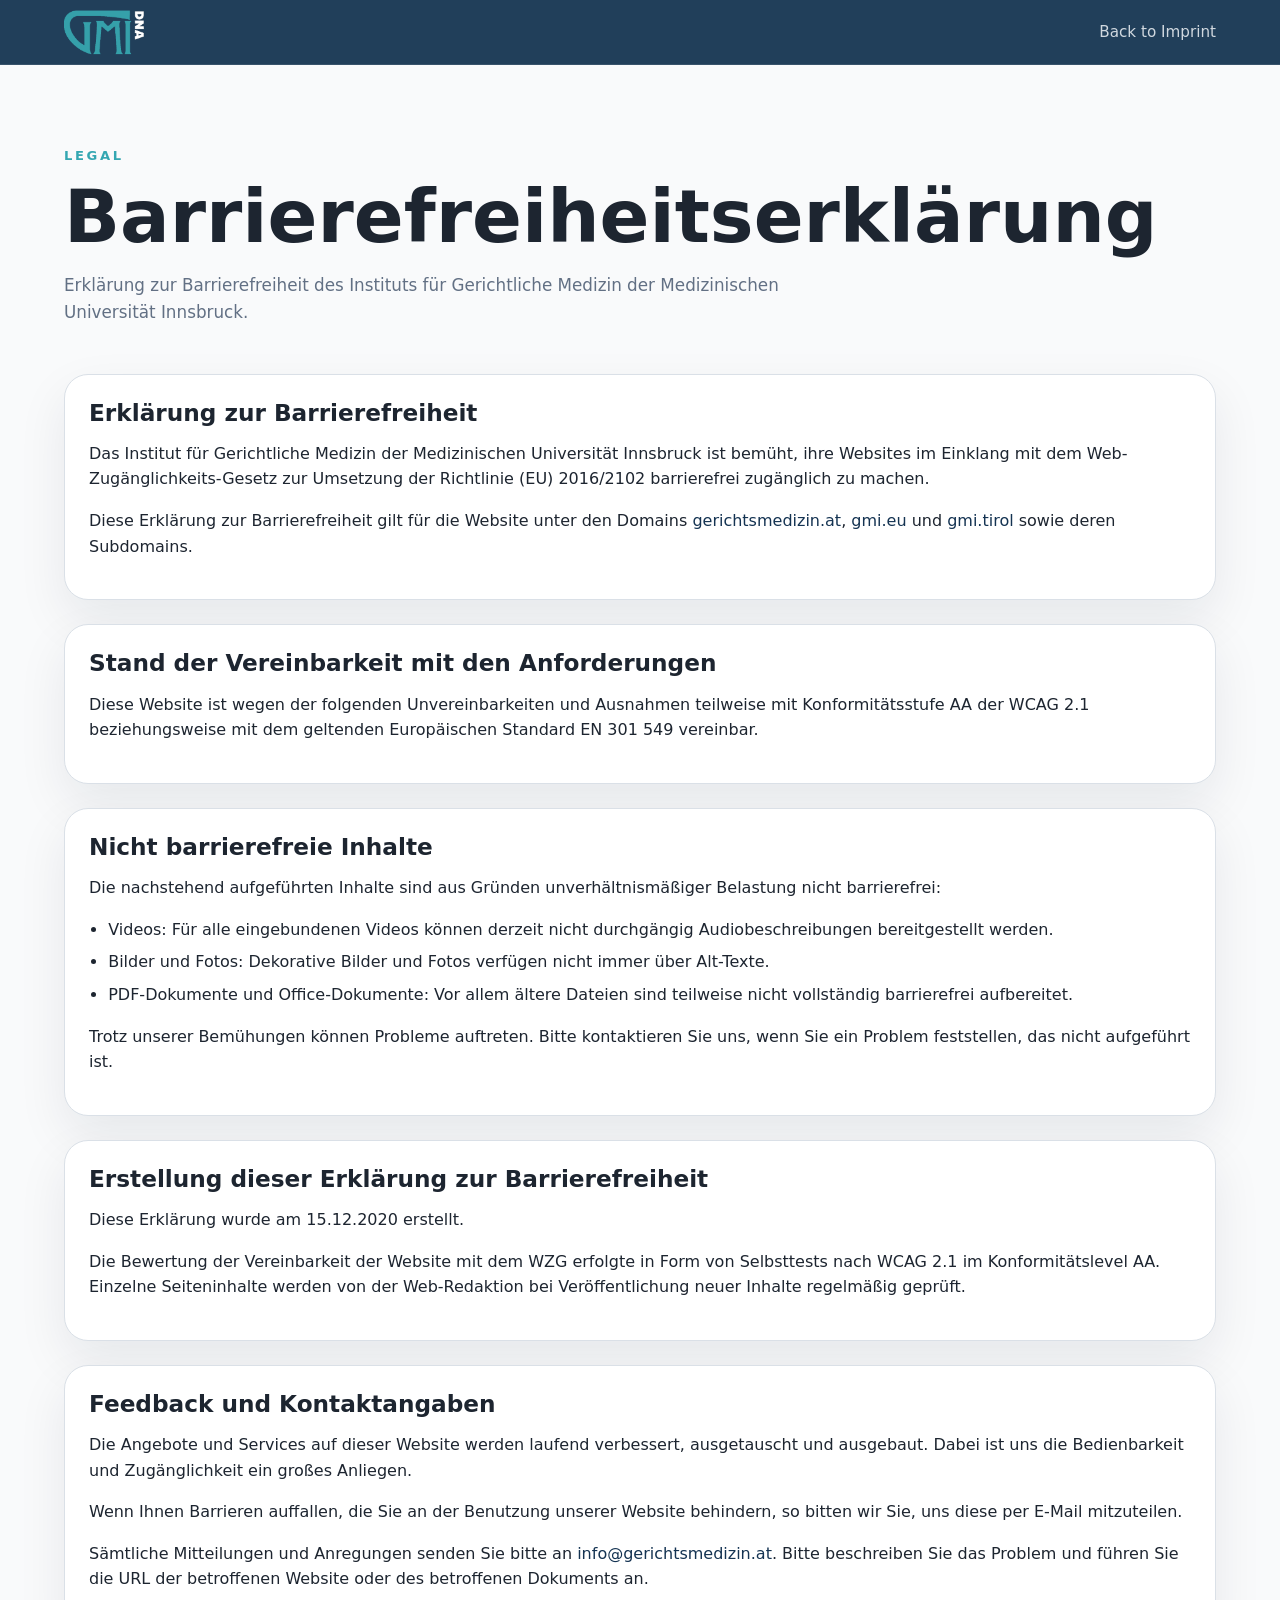
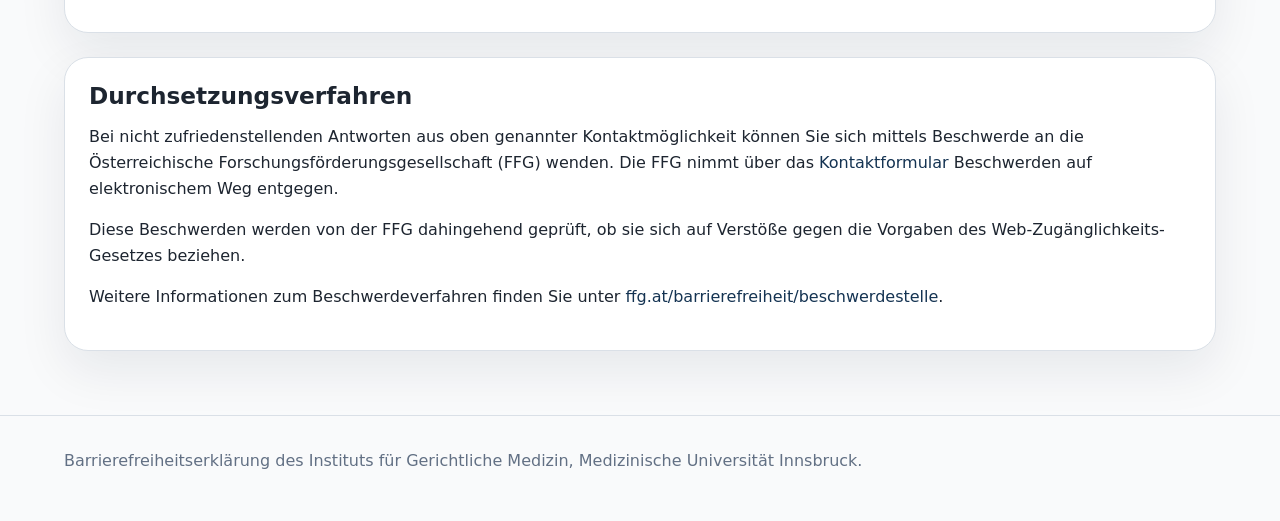
==== barrierefreiheit.html @ c0cafcab "Add legal pages and adjust team photo" ====
<!doctype html>
<html lang="de">
  <head>
    <meta charset="UTF-8" />
    <meta name="viewport" content="width=device-width, initial-scale=1.0" />
    <title>Barrierefreiheitserklärung — GMI Innsbruck</title>
    <meta
      name="description"
      content="Erklärung zur Barrierefreiheit des Instituts für Gerichtliche Medizin der Medizinischen Universität Innsbruck."
    />
    <meta name="theme-color" content="#163552" />
    <link rel="canonical" href="https://melaniebalaz.github.io/gmi-nextgen-genomics/barrierefreiheit.html" />
    <link rel="icon" href="assets/favicon.png" />
    <link rel="shortcut icon" href="assets/favicon.png" />
    <link rel="stylesheet" href="assets/cases.css" />
    <style>
      .legal-sections {
        display: grid;
        gap: 1.5rem;
        padding: 0 0 4rem;
      }

      .legal-card {
        border: 1px solid var(--border);
        border-radius: 1.5rem;
        background: var(--card);
        box-shadow: var(--shadow);
        padding: 1.5rem;
      }

      .legal-card h2 {
        margin: 0 0 0.9rem;
        font-size: 1.45rem;
        line-height: 1.2;
      }

      .legal-card p,
      .legal-card li {
        color: var(--foreground);
      }

      .legal-card p {
        margin: 0 0 1rem;
      }

      .legal-card ul {
        margin: 0 0 1rem;
        padding-left: 1.2rem;
      }

      .legal-card li + li {
        margin-top: 0.45rem;
      }

      .legal-card a {
        color: var(--primary);
      }

      .legal-card a:hover {
        color: var(--accent);
      }
    </style>
  </head>
  <body>
    <header class="site-header">
      <div class="nav-shell">
        <a class="brand" href="index.html">
          <img src="assets/logo.png" alt="GMI Tirol logo" width="512" height="512" />
        </a>
        <a class="back-link" href="imprint.html">Back to Imprint</a>
      </div>
    </header>

    <main>
      <section class="hero">
        <div class="container">
          <p class="section-label">Legal</p>
          <h1>Barrierefreiheitserklärung</h1>
          <p class="hero-copy">
            Erklärung zur Barrierefreiheit des Instituts für Gerichtliche Medizin der
            Medizinischen Universität Innsbruck.
          </p>
        </div>
      </section>

      <section>
        <div class="container legal-sections">
          <article class="legal-card">
            <h2>Erklärung zur Barrierefreiheit</h2>
            <p>
              Das Institut für Gerichtliche Medizin der Medizinischen Universität Innsbruck ist
              bemüht, ihre Websites im Einklang mit dem Web-Zugänglichkeits-Gesetz zur
              Umsetzung der Richtlinie (EU) 2016/2102 barrierefrei zugänglich zu machen.
            </p>
            <p>
              Diese Erklärung zur Barrierefreiheit gilt für die Website unter den Domains
              <a href="https://gerichtsmedizin.at" target="_blank" rel="noopener noreferrer">gerichtsmedizin.at</a>,
              <a href="https://gmi.eu" target="_blank" rel="noopener noreferrer">gmi.eu</a>
              und
              <a href="https://gmi.tirol" target="_blank" rel="noopener noreferrer">gmi.tirol</a>
              sowie deren Subdomains.
            </p>
          </article>

          <article class="legal-card">
            <h2>Stand der Vereinbarkeit mit den Anforderungen</h2>
            <p>
              Diese Website ist wegen der folgenden Unvereinbarkeiten und Ausnahmen teilweise
              mit Konformitätsstufe AA der WCAG 2.1 beziehungsweise mit dem geltenden
              Europäischen Standard EN 301 549 vereinbar.
            </p>
          </article>

          <article class="legal-card">
            <h2>Nicht barrierefreie Inhalte</h2>
            <p>Die nachstehend aufgeführten Inhalte sind aus Gründen unverhältnismäßiger Belastung nicht barrierefrei:</p>
            <ul>
              <li>Videos: Für alle eingebundenen Videos können derzeit nicht durchgängig Audiobeschreibungen bereitgestellt werden.</li>
              <li>Bilder und Fotos: Dekorative Bilder und Fotos verfügen nicht immer über Alt-Texte.</li>
              <li>PDF-Dokumente und Office-Dokumente: Vor allem ältere Dateien sind teilweise nicht vollständig barrierefrei aufbereitet.</li>
            </ul>
            <p>
              Trotz unserer Bemühungen können Probleme auftreten. Bitte kontaktieren Sie uns,
              wenn Sie ein Problem feststellen, das nicht aufgeführt ist.
            </p>
          </article>

          <article class="legal-card">
            <h2>Erstellung dieser Erklärung zur Barrierefreiheit</h2>
            <p>Diese Erklärung wurde am 15.12.2020 erstellt.</p>
            <p>
              Die Bewertung der Vereinbarkeit der Website mit dem WZG erfolgte in Form von
              Selbsttests nach WCAG 2.1 im Konformitätslevel AA. Einzelne Seiteninhalte werden
              von der Web-Redaktion bei Veröffentlichung neuer Inhalte regelmäßig geprüft.
            </p>
          </article>

          <article class="legal-card">
            <h2>Feedback und Kontaktangaben</h2>
            <p>
              Die Angebote und Services auf dieser Website werden laufend verbessert,
              ausgetauscht und ausgebaut. Dabei ist uns die Bedienbarkeit und Zugänglichkeit
              ein großes Anliegen.
            </p>
            <p>
              Wenn Ihnen Barrieren auffallen, die Sie an der Benutzung unserer Website
              behindern, so bitten wir Sie, uns diese per E-Mail mitzuteilen.
            </p>
            <p>
              Sämtliche Mitteilungen und Anregungen senden Sie bitte an
              <a href="mailto:info@gerichtsmedizin.at">info@gerichtsmedizin.at</a>.
              Bitte beschreiben Sie das Problem und führen Sie die URL der betroffenen Website
              oder des betroffenen Dokuments an.
            </p>
          </article>

          <article class="legal-card">
            <h2>Durchsetzungsverfahren</h2>
            <p>
              Bei nicht zufriedenstellenden Antworten aus oben genannter Kontaktmöglichkeit
              können Sie sich mittels Beschwerde an die Österreichische
              Forschungsförderungsgesellschaft (FFG) wenden. Die FFG nimmt über das
              <a href="https://www.ffg.at/form/kontaktformular-beschwerdestelle" target="_blank" rel="noopener noreferrer">Kontaktformular</a>
              Beschwerden auf elektronischem Weg entgegen.
            </p>
            <p>
              Diese Beschwerden werden von der FFG dahingehend geprüft, ob sie sich auf
              Verstöße gegen die Vorgaben des Web-Zugänglichkeits-Gesetzes beziehen.
            </p>
            <p>
              Weitere Informationen zum Beschwerdeverfahren finden Sie unter
              <a href="https://www.ffg.at/barrierefreiheit/beschwerdestelle" target="_blank" rel="noopener noreferrer">ffg.at/barrierefreiheit/beschwerdestelle</a>.
            </p>
          </article>
        </div>
      </section>
    </main>

    <footer class="footer">
      <div class="container">
        Barrierefreiheitserklärung des Instituts für Gerichtliche Medizin, Medizinische Universität Innsbruck.
      </div>
    </footer>
  </body>
</html>
---- assets/cases.css ----
:root {
  --background: hsl(210 20% 98%);
  --foreground: hsl(215 25% 15%);
  --card: hsl(0 0% 100%);
  --primary: hsl(210 60% 20%);
  --primary-foreground: hsl(210 20% 98%);
  --muted: hsl(210 15% 93%);
  --muted-foreground: hsl(215 15% 45%);
  --accent: hsl(185 55% 45%);
  --border: hsl(214 20% 88%);
  --shadow: 0 20px 50px rgba(10, 28, 45, 0.08);
}

* {
  box-sizing: border-box;
}

body {
  margin: 0;
  background: var(--background);
  color: var(--foreground);
  font-family: system-ui, -apple-system, BlinkMacSystemFont, "Segoe UI", sans-serif;
  line-height: 1.6;
}

a {
  color: inherit;
  text-decoration: none;
}

img {
  display: block;
  width: 100%;
}

.site-header {
  position: sticky;
  top: 0;
  z-index: 20;
  border-bottom: 1px solid rgba(255, 255, 255, 0.1);
  background: rgba(22, 53, 82, 0.95);
  backdrop-filter: blur(16px);
}

.nav-shell,
.container {
  width: min(100% - 2rem, 72rem);
  margin: 0 auto;
}

.nav-shell {
  min-height: 4rem;
  display: flex;
  align-items: center;
  justify-content: space-between;
  gap: 1rem;
}

.brand {
  display: inline-flex;
  align-items: center;
  color: var(--primary-foreground);
  font-size: 1.125rem;
  font-weight: 700;
  letter-spacing: 0.04em;
}

.brand img {
  display: block;
  width: auto;
  height: 3rem;
}

.back-link {
  color: rgba(248, 250, 252, 0.82);
  font-size: 0.95rem;
  font-weight: 500;
}

.back-link:hover,
.case-title a:hover {
  color: var(--accent);
}

.hero {
  padding: 5rem 0 3rem;
}

.section-label {
  margin: 0 0 1rem;
  color: var(--accent);
  font-size: 0.82rem;
  font-weight: 700;
  letter-spacing: 0.2em;
  text-transform: uppercase;
}

h1 {
  margin: 0;
  font-size: clamp(2.6rem, 7vw, 4.6rem);
  line-height: 0.95;
}

.hero-copy {
  max-width: 46rem;
  margin: 1.25rem 0 0;
  color: var(--muted-foreground);
  font-size: 1.05rem;
}

.cases-list {
  display: grid;
  gap: 1.5rem;
  padding: 0 0 4rem;
}

.case-card {
  display: grid;
  gap: 1.25rem;
  border: 1px solid var(--border);
  border-radius: 1.5rem;
  background: var(--card);
  box-shadow: var(--shadow);
  overflow: hidden;
}

.case-media {
  aspect-ratio: 16 / 10;
  background: linear-gradient(135deg, rgba(22, 53, 82, 0.12), rgba(64, 179, 191, 0.18));
}

.case-media img {
  height: 100%;
  object-fit: cover;
}

.case-media-placeholder {
  display: grid;
  place-items: center;
  height: 100%;
  color: rgba(22, 53, 82, 0.55);
  font-size: 0.95rem;
  font-weight: 600;
  letter-spacing: 0.08em;
  text-transform: uppercase;
}

.case-copy {
  padding: 0 1.25rem 1.25rem;
}

.case-title {
  margin: 0 0 0.75rem;
  font-size: 1.45rem;
  line-height: 1.15;
}

.case-title a {
  color: var(--primary);
}

.case-copy p {
  margin: 0;
  color: var(--foreground);
}

.footer {
  border-top: 1px solid var(--border);
  padding: 2rem 0 3rem;
  color: var(--muted-foreground);
}

.imprint-link {
  color: var(--primary);
}

.imprint-link:hover {
  color: var(--accent);
}

@media (min-width: 48rem) {
  .case-card {
    grid-template-columns: minmax(16rem, 23rem) minmax(0, 1fr);
    align-items: stretch;
  }

  .case-copy {
    padding: 1.4rem 1.5rem 1.4rem 0;
  }
}
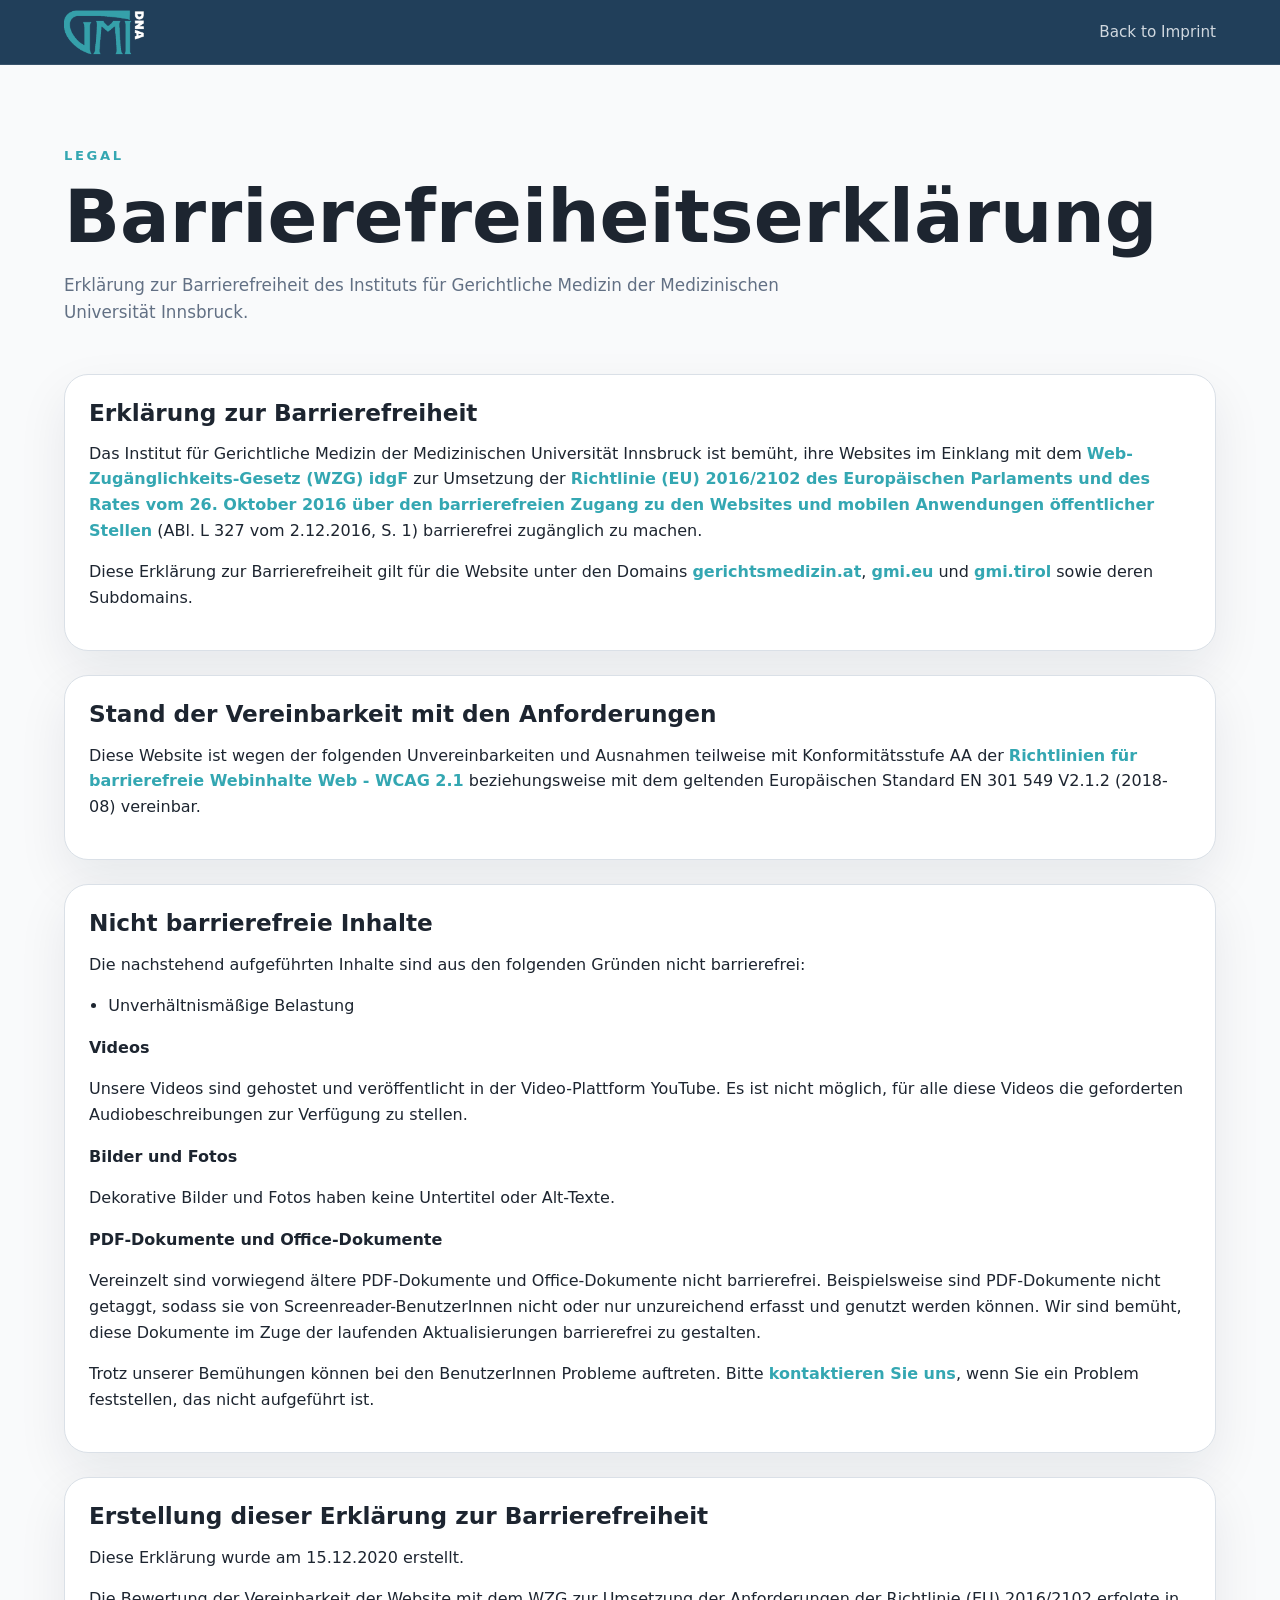
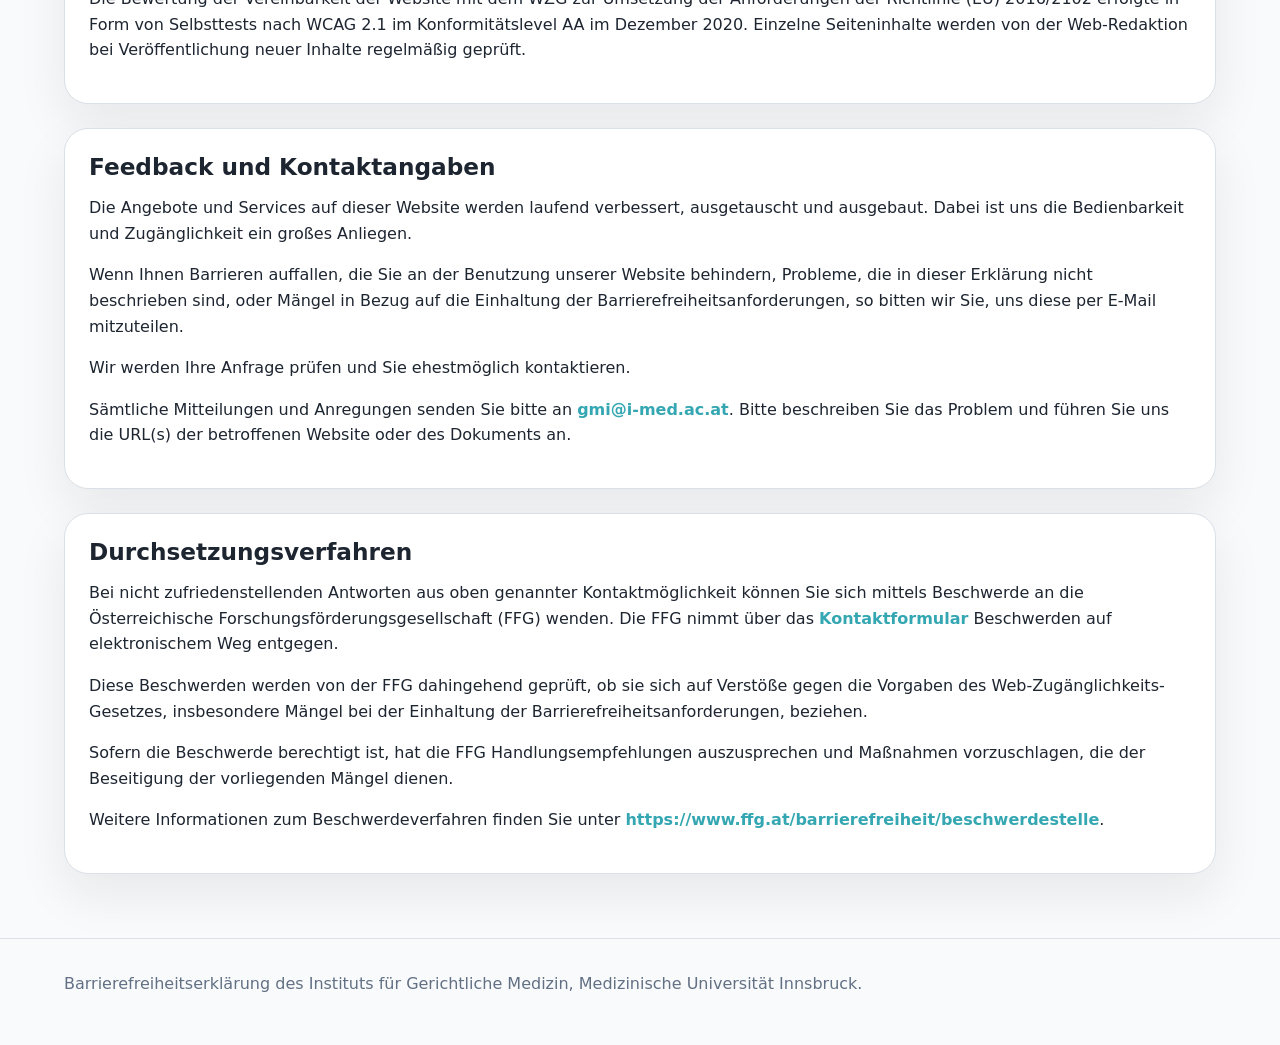
==== commit 1d9490b8: "Update legal pages and link styling" ====
--- a/barrierefreiheit.html
+++ b/barrierefreiheit.html
@@ -53,11 +53,14 @@
       }
 
       .legal-card a {
+        color: var(--accent);
+        font-weight: 600;
+        text-decoration-thickness: 0.08em;
+        text-underline-offset: 0.18em;
+      }
+
+      .legal-card a:hover {
         color: var(--primary);
-      }
-
-      .legal-card a:hover {
-        color: var(--accent);
       }
     </style>
   </head>
@@ -89,8 +92,11 @@
             <h2>Erklärung zur Barrierefreiheit</h2>
             <p>
               Das Institut für Gerichtliche Medizin der Medizinischen Universität Innsbruck ist
-              bemüht, ihre Websites im Einklang mit dem Web-Zugänglichkeits-Gesetz zur
-              Umsetzung der Richtlinie (EU) 2016/2102 barrierefrei zugänglich zu machen.
+              bemüht, ihre Websites im Einklang mit dem
+              <a href="https://www.ris.bka.gv.at/GeltendeFassung.wxe?Abfrage=Bundesnormen&amp;Gesetzesnummer=20010727" target="_blank" rel="noopener noreferrer">Web-Zugänglichkeits-Gesetz (WZG) idgF</a>
+              zur Umsetzung der
+              <a href="https://eur-lex.europa.eu/legal-content/DE/TXT/?uri=CELEX:32016L2102" target="_blank" rel="noopener noreferrer">Richtlinie (EU) 2016/2102 des Europäischen Parlaments und des Rates vom 26. Oktober 2016 über den barrierefreien Zugang zu den Websites und mobilen Anwendungen öffentlicher Stellen</a>
+              (ABl. L 327 vom 2.12.2016, S. 1) barrierefrei zugänglich zu machen.
             </p>
             <p>
               Diese Erklärung zur Barrierefreiheit gilt für die Website unter den Domains
@@ -106,21 +112,38 @@
             <h2>Stand der Vereinbarkeit mit den Anforderungen</h2>
             <p>
               Diese Website ist wegen der folgenden Unvereinbarkeiten und Ausnahmen teilweise
-              mit Konformitätsstufe AA der WCAG 2.1 beziehungsweise mit dem geltenden
-              Europäischen Standard EN 301 549 vereinbar.
+              mit Konformitätsstufe AA der
+              <a href="https://www.w3.org/TR/WCAG21" target="_blank" rel="noopener noreferrer">Richtlinien für barrierefreie Webinhalte Web - WCAG 2.1</a>
+              beziehungsweise mit dem geltenden Europäischen Standard EN 301 549 V2.1.2
+              (2018-08) vereinbar.
             </p>
           </article>
 
           <article class="legal-card">
             <h2>Nicht barrierefreie Inhalte</h2>
-            <p>Die nachstehend aufgeführten Inhalte sind aus Gründen unverhältnismäßiger Belastung nicht barrierefrei:</p>
+            <p>Die nachstehend aufgeführten Inhalte sind aus den folgenden Gründen nicht barrierefrei:</p>
             <ul>
-              <li>Videos: Für alle eingebundenen Videos können derzeit nicht durchgängig Audiobeschreibungen bereitgestellt werden.</li>
-              <li>Bilder und Fotos: Dekorative Bilder und Fotos verfügen nicht immer über Alt-Texte.</li>
-              <li>PDF-Dokumente und Office-Dokumente: Vor allem ältere Dateien sind teilweise nicht vollständig barrierefrei aufbereitet.</li>
+              <li>Unverhältnismäßige Belastung</li>
             </ul>
-            <p>
-              Trotz unserer Bemühungen können Probleme auftreten. Bitte kontaktieren Sie uns,
+            <p><strong>Videos</strong></p>
+            <p>
+              Unsere Videos sind gehostet und veröffentlicht in der Video-Plattform YouTube.
+              Es ist nicht möglich, für alle diese Videos die geforderten Audiobeschreibungen
+              zur Verfügung zu stellen.
+            </p>
+            <p><strong>Bilder und Fotos</strong></p>
+            <p>Dekorative Bilder und Fotos haben keine Untertitel oder Alt-Texte.</p>
+            <p><strong>PDF-Dokumente und Office-Dokumente</strong></p>
+            <p>
+              Vereinzelt sind vorwiegend ältere PDF-Dokumente und Office-Dokumente nicht
+              barrierefrei. Beispielsweise sind PDF-Dokumente nicht getaggt, sodass sie von
+              Screenreader-BenutzerInnen nicht oder nur unzureichend erfasst und genutzt
+              werden können. Wir sind bemüht, diese Dokumente im Zuge der laufenden
+              Aktualisierungen barrierefrei zu gestalten.
+            </p>
+            <p>
+              Trotz unserer Bemühungen können bei den BenutzerInnen Probleme auftreten. Bitte
+              <a href="mailto:gmi@i-med.ac.at" target="_blank" rel="noopener noreferrer">kontaktieren Sie uns</a>,
               wenn Sie ein Problem feststellen, das nicht aufgeführt ist.
             </p>
           </article>
@@ -129,8 +152,9 @@
             <h2>Erstellung dieser Erklärung zur Barrierefreiheit</h2>
             <p>Diese Erklärung wurde am 15.12.2020 erstellt.</p>
             <p>
-              Die Bewertung der Vereinbarkeit der Website mit dem WZG erfolgte in Form von
-              Selbsttests nach WCAG 2.1 im Konformitätslevel AA. Einzelne Seiteninhalte werden
+              Die Bewertung der Vereinbarkeit der Website mit dem WZG zur Umsetzung der
+              Anforderungen der Richtlinie (EU) 2016/2102 erfolgte in Form von Selbsttests nach
+              WCAG 2.1 im Konformitätslevel AA im Dezember 2020. Einzelne Seiteninhalte werden
               von der Web-Redaktion bei Veröffentlichung neuer Inhalte regelmäßig geprüft.
             </p>
           </article>
@@ -144,13 +168,18 @@
             </p>
             <p>
               Wenn Ihnen Barrieren auffallen, die Sie an der Benutzung unserer Website
-              behindern, so bitten wir Sie, uns diese per E-Mail mitzuteilen.
+              behindern, Probleme, die in dieser Erklärung nicht beschrieben sind, oder Mängel
+              in Bezug auf die Einhaltung der Barrierefreiheitsanforderungen, so bitten wir
+              Sie, uns diese per E-Mail mitzuteilen.
+            </p>
+            <p>
+              Wir werden Ihre Anfrage prüfen und Sie ehestmöglich kontaktieren.
             </p>
             <p>
               Sämtliche Mitteilungen und Anregungen senden Sie bitte an
-              <a href="mailto:info@gerichtsmedizin.at">info@gerichtsmedizin.at</a>.
-              Bitte beschreiben Sie das Problem und führen Sie die URL der betroffenen Website
-              oder des betroffenen Dokuments an.
+              <a href="mailto:gmi@i-med.ac.at" target="_blank" rel="noopener noreferrer">gmi@i-med.ac.at</a>.
+              Bitte beschreiben Sie das Problem und führen Sie uns die URL(s) der betroffenen
+              Website oder des Dokuments an.
             </p>
           </article>
 
@@ -165,11 +194,17 @@
             </p>
             <p>
               Diese Beschwerden werden von der FFG dahingehend geprüft, ob sie sich auf
-              Verstöße gegen die Vorgaben des Web-Zugänglichkeits-Gesetzes beziehen.
+              Verstöße gegen die Vorgaben des Web-Zugänglichkeits-Gesetzes, insbesondere
+              Mängel bei der Einhaltung der Barrierefreiheitsanforderungen, beziehen.
+            </p>
+            <p>
+              Sofern die Beschwerde berechtigt ist, hat die FFG Handlungsempfehlungen
+              auszusprechen und Maßnahmen vorzuschlagen, die der Beseitigung der vorliegenden
+              Mängel dienen.
             </p>
             <p>
               Weitere Informationen zum Beschwerdeverfahren finden Sie unter
-              <a href="https://www.ffg.at/barrierefreiheit/beschwerdestelle" target="_blank" rel="noopener noreferrer">ffg.at/barrierefreiheit/beschwerdestelle</a>.
+              <a href="https://www.ffg.at/barrierefreiheit/beschwerdestelle" target="_blank" rel="noopener noreferrer">https://www.ffg.at/barrierefreiheit/beschwerdestelle</a>.
             </p>
           </article>
         </div>
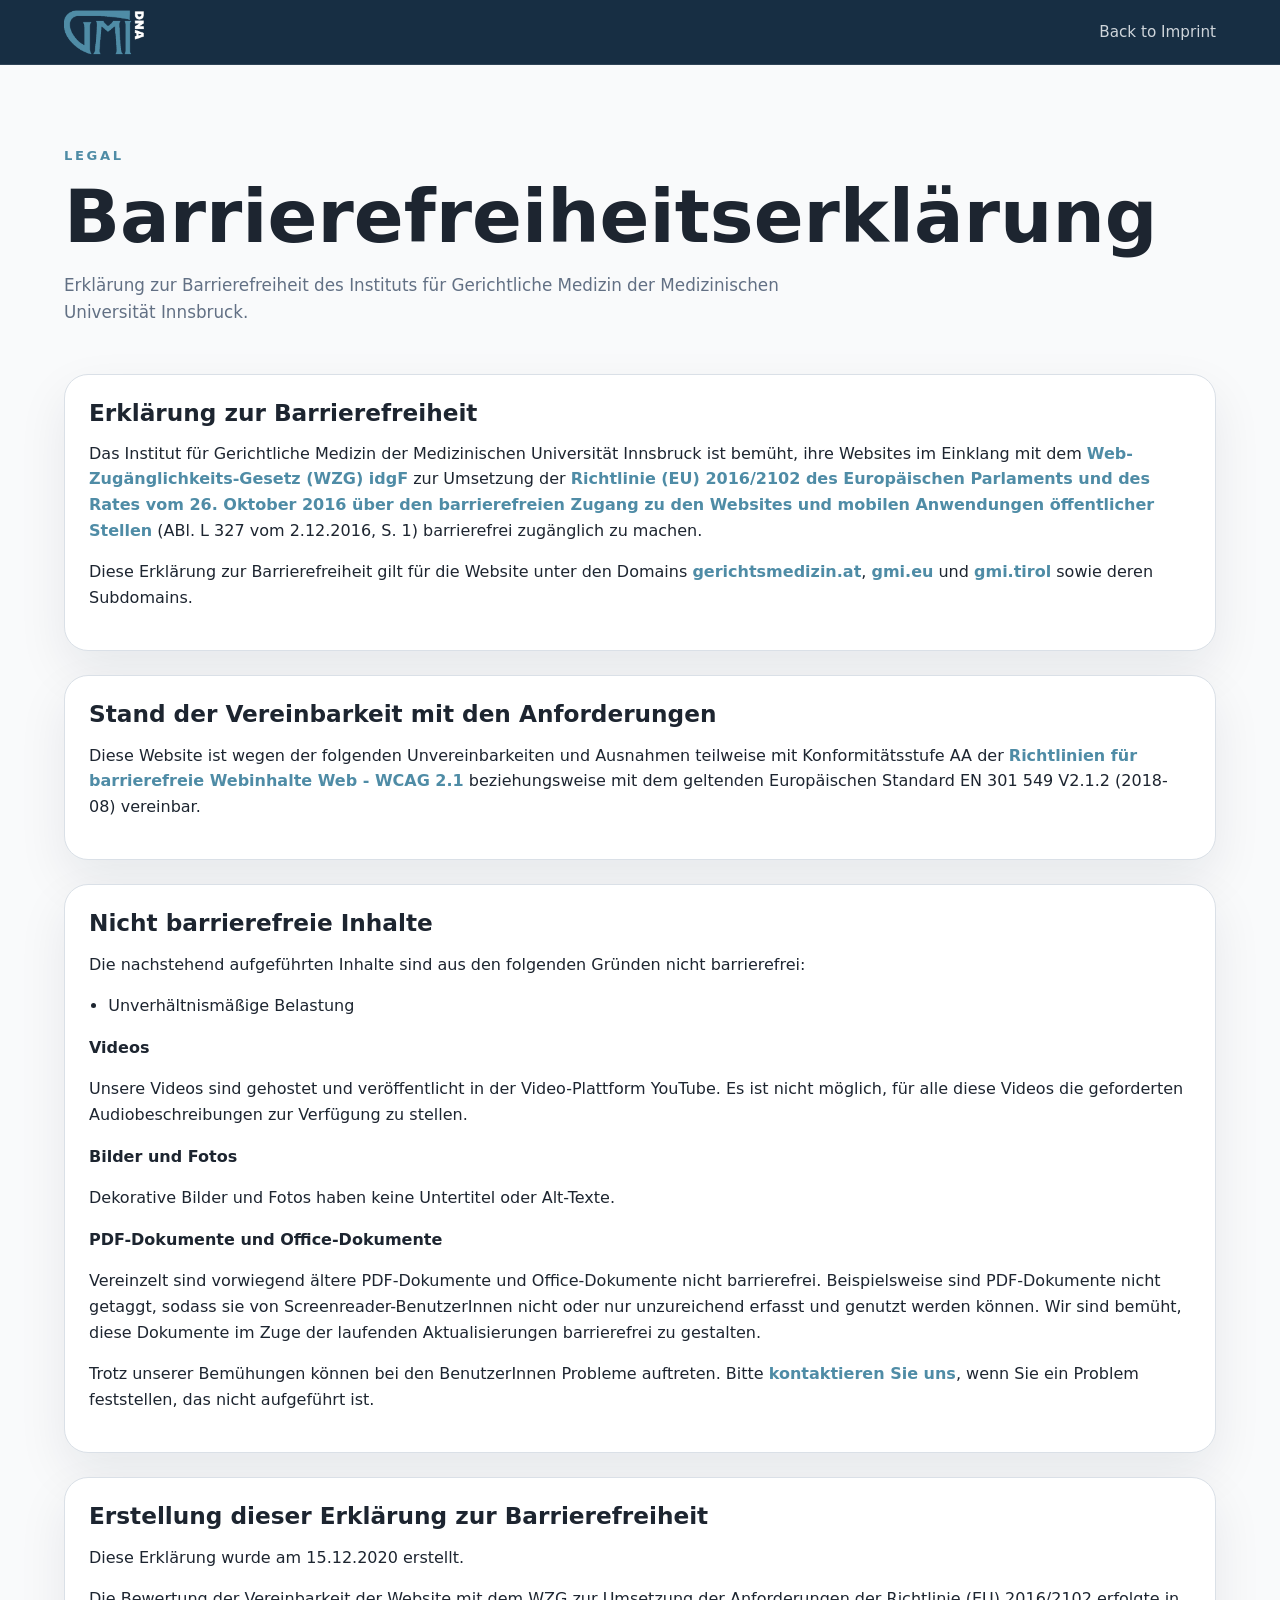
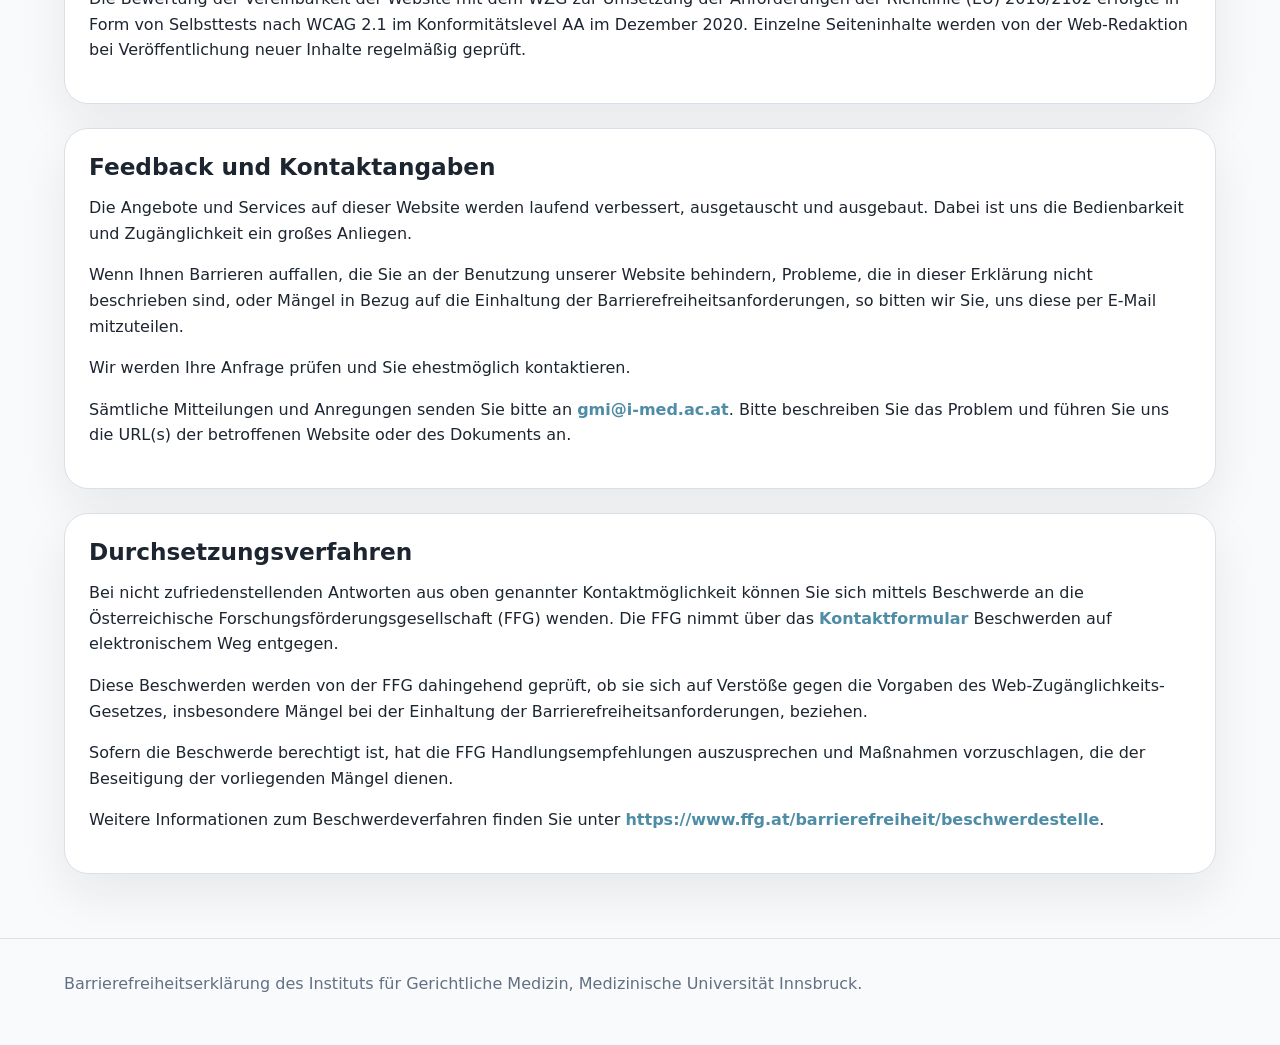
==== commit 6ce54c07: "Refine site colors and legal pages" ====
--- a/barrierefreiheit.html
+++ b/barrierefreiheit.html
@@ -8,7 +8,7 @@
       name="description"
       content="Erklärung zur Barrierefreiheit des Instituts für Gerichtliche Medizin der Medizinischen Universität Innsbruck."
     />
-    <meta name="theme-color" content="#163552" />
+    <meta name="theme-color" content="#0b2339" />
     <link rel="canonical" href="https://melaniebalaz.github.io/gmi-nextgen-genomics/barrierefreiheit.html" />
     <link rel="icon" href="assets/favicon.png" />
     <link rel="shortcut icon" href="assets/favicon.png" />
@@ -68,7 +68,7 @@
     <header class="site-header">
       <div class="nav-shell">
         <a class="brand" href="index.html">
-          <img src="assets/logo.png" alt="GMI Tirol logo" width="512" height="512" />
+          <img src="assets/logo_blue.png" alt="GMI Tirol logo" width="512" height="512" />
         </a>
         <a class="back-link" href="imprint.html">Back to Imprint</a>
       </div>
--- a/assets/cases.css
+++ b/assets/cases.css
@@ -2,11 +2,11 @@
   --background: hsl(210 20% 98%);
   --foreground: hsl(215 25% 15%);
   --card: hsl(0 0% 100%);
-  --primary: hsl(210 60% 20%);
+  --primary: #0b2339;
   --primary-foreground: hsl(210 20% 98%);
   --muted: hsl(210 15% 93%);
   --muted-foreground: hsl(215 15% 45%);
-  --accent: hsl(185 55% 45%);
+  --accent: #4f8ca6;
   --border: hsl(214 20% 88%);
   --shadow: 0 20px 50px rgba(10, 28, 45, 0.08);
 }
@@ -38,7 +38,7 @@
   top: 0;
   z-index: 20;
   border-bottom: 1px solid rgba(255, 255, 255, 0.1);
-  background: rgba(22, 53, 82, 0.95);
+  background: rgba(11, 35, 57, 0.95);
   backdrop-filter: blur(16px);
 }
 
@@ -126,7 +126,7 @@
 
 .case-media {
   aspect-ratio: 16 / 10;
-  background: linear-gradient(135deg, rgba(22, 53, 82, 0.12), rgba(64, 179, 191, 0.18));
+  background: linear-gradient(135deg, rgba(11, 35, 57, 0.12), rgba(64, 179, 191, 0.18));
 }
 
 .case-media img {
@@ -138,7 +138,7 @@
   display: grid;
   place-items: center;
   height: 100%;
-  color: rgba(22, 53, 82, 0.55);
+  color: rgba(11, 35, 57, 0.55);
   font-size: 0.95rem;
   font-weight: 600;
   letter-spacing: 0.08em;
